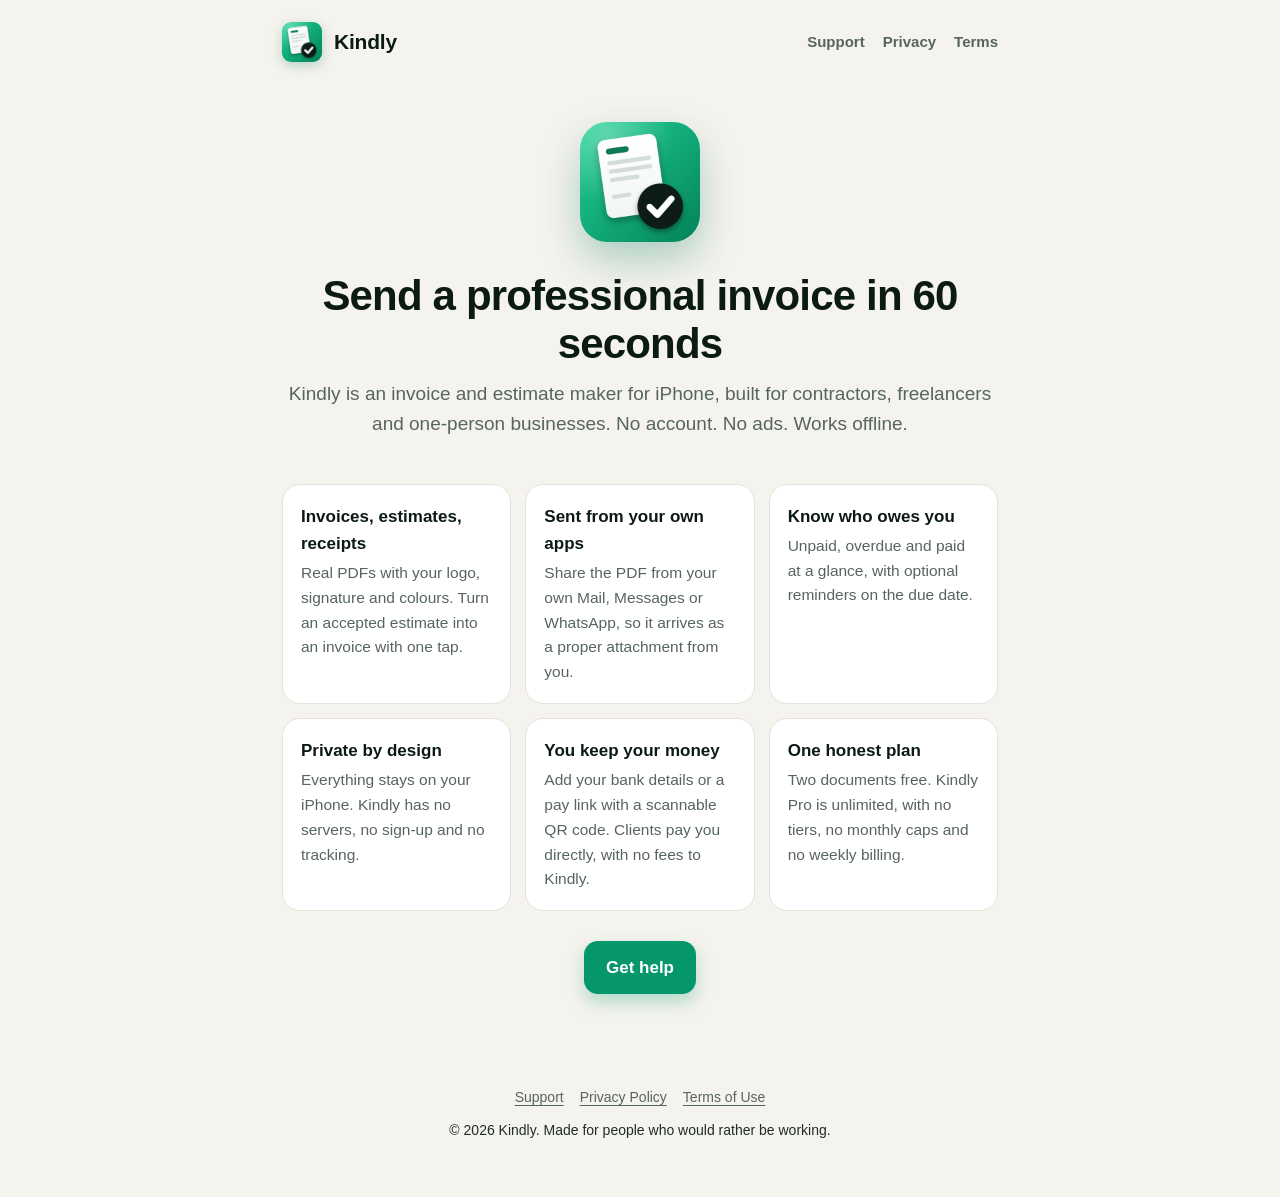
==== index.html @ caaa30b9 "Add Kindly privacy policy, terms of use and support pages Co-Authored-By: Claude Fable 5.2 <noreply@" ====
<!doctype html>
<html lang="en">
<head>
<meta charset="utf-8">
<meta name="viewport" content="width=device-width, initial-scale=1">
<title>Kindly — Invoice Maker for iPhone</title>
<meta name="description" content="Kindly is a fast, private invoice and estimate maker for iPhone. No account, no ads, works offline.">
<link rel="icon" href="icon.png">
<link rel="stylesheet" href="style.css">
</head>
<body>
<header class="site"><div class="wrap">
  <a class="brand" href="./"><img src="icon.png" alt=""><span>Kindly</span></a>
  <nav class="site"><a href="support.html">Support</a><a href="privacy.html">Privacy</a><a href="terms.html">Terms</a></nav>
</div></header>
<main><div class="wrap">
  <section class="hero">
    <img src="icon.png" alt="Kindly app icon">
    <h1>Send a professional invoice in 60 seconds</h1>
    <p class="lede">Kindly is an invoice and estimate maker for iPhone, built for contractors, freelancers and one-person businesses. No account. No ads. Works offline.</p>
  </section>
  <div class="grid">
    <div class="tile"><h3>Invoices, estimates, receipts</h3><p>Real PDFs with your logo, signature and colours. Turn an accepted estimate into an invoice with one tap.</p></div>
    <div class="tile"><h3>Sent from your own apps</h3><p>Share the PDF from your own Mail, Messages or WhatsApp, so it arrives as a proper attachment from you.</p></div>
    <div class="tile"><h3>Know who owes you</h3><p>Unpaid, overdue and paid at a glance, with optional reminders on the due date.</p></div>
    <div class="tile"><h3>Private by design</h3><p>Everything stays on your iPhone. Kindly has no servers, no sign-up and no tracking.</p></div>
    <div class="tile"><h3>You keep your money</h3><p>Add your bank details or a pay link with a scannable QR code. Clients pay you directly, with no fees to Kindly.</p></div>
    <div class="tile"><h3>One honest plan</h3><p>Two documents free. Kindly Pro is unlimited, with no tiers, no monthly caps and no weekly billing.</p></div>
  </div>
  <p style="text-align:center;margin-top:30px"><a class="button" href="support.html">Get help</a></p>
</div></main>
<footer class="site"><div class="wrap">
  <a href="support.html">Support</a><a href="privacy.html">Privacy Policy</a><a href="terms.html">Terms of Use</a>
  <p>© 2026 Kindly. Made for people who would rather be working.</p>
</div></footer>
</body>
</html>
---- style.css ----
:root {
  --brand: #059669;
  --brand-deep: #047857;
  --brand-soft: #ddf5ea;
  --ink: #0c1a14;
  --ink-2: #56655d;
  --ink-3: #8e9b94;
  --paper: #f5f3ee;
  --card: #ffffff;
  --line: #e6e2d9;
}
* { box-sizing: border-box; }
html { -webkit-text-size-adjust: 100%; }
body {
  margin: 0;
  background: var(--paper);
  color: var(--ink);
  font: 17px/1.6 -apple-system, BlinkMacSystemFont, "SF Pro Text", "Segoe UI", Roboto, Helvetica, Arial, sans-serif;
  -webkit-font-smoothing: antialiased;
}
a { color: var(--brand-deep); text-decoration-thickness: 1px; text-underline-offset: 3px; }
a:hover { color: var(--brand); }
.wrap { max-width: 760px; margin: 0 auto; padding: 0 22px; }
header.site { padding: 22px 0; }
header.site .wrap { display: flex; align-items: center; justify-content: space-between; gap: 16px; }
.brand { display: flex; align-items: center; gap: 12px; text-decoration: none; color: var(--ink); font-weight: 800; font-size: 21px; letter-spacing: -0.01em; }
.brand img { width: 40px; height: 40px; border-radius: 9px; box-shadow: 0 4px 12px rgba(4, 120, 87, 0.25); }
nav.site a { margin-left: 18px; font-size: 15px; font-weight: 600; color: var(--ink-2); text-decoration: none; }
nav.site a:hover, nav.site a[aria-current="page"] { color: var(--brand-deep); }
main { padding: 8px 0 56px; }
.card { background: var(--card); border: 1px solid var(--line); border-radius: 22px; padding: 34px 34px 30px; box-shadow: 0 10px 30px rgba(59, 52, 35, 0.06); }
h1 { font-size: 34px; line-height: 1.15; letter-spacing: -0.02em; margin: 0 0 8px; }
h2 { font-size: 21px; line-height: 1.3; letter-spacing: -0.01em; margin: 34px 0 8px; }
h3 { font-size: 17px; margin: 22px 0 4px; }
p, li { color: #1f2d26; }
p { margin: 10px 0; }
ul, ol { padding-left: 22px; margin: 10px 0; }
li { margin: 6px 0; }
.meta { color: var(--ink-3); font-size: 15px; margin: 0 0 22px; }
.lede { font-size: 19px; color: var(--ink-2); }
.callout { background: var(--brand-soft); border-radius: 16px; padding: 16px 18px; margin: 20px 0; }
.callout p { margin: 4px 0; color: #064e3b; }
.callout strong { color: #064e3b; }
table { width: 100%; border-collapse: collapse; margin: 14px 0; font-size: 16px; }
th, td { text-align: left; padding: 10px 12px; border-bottom: 1px solid var(--line); vertical-align: top; }
th { font-size: 13px; text-transform: uppercase; letter-spacing: 0.05em; color: var(--ink-2); }
.button { display: inline-block; background: var(--brand); color: #fff; text-decoration: none; font-weight: 700; padding: 13px 22px; border-radius: 14px; box-shadow: 0 8px 18px rgba(5, 150, 105, 0.28); }
.button:hover { background: var(--brand-deep); color: #fff; }
.hero { text-align: center; padding: 30px 0 8px; }
.hero img { width: 120px; height: 120px; border-radius: 27px; box-shadow: 0 18px 40px rgba(4, 120, 87, 0.3); }
.hero h1 { font-size: 42px; margin-top: 22px; }
.grid { display: grid; grid-template-columns: repeat(auto-fit, minmax(210px, 1fr)); gap: 14px; margin: 26px 0 6px; }
.tile { background: var(--card); border: 1px solid var(--line); border-radius: 18px; padding: 18px; }
.tile h3 { margin: 0 0 4px; }
.tile p { margin: 0; color: var(--ink-2); font-size: 15.5px; }
details { border-bottom: 1px solid var(--line); padding: 14px 0; }
details:last-of-type { border-bottom: 0; }
summary { cursor: pointer; font-weight: 700; font-size: 17px; }
details p { color: var(--ink-2); }
footer.site { padding: 26px 0 46px; color: var(--ink-3); font-size: 14px; text-align: center; }
footer.site a { color: var(--ink-2); margin: 0 8px; }
@media (max-width: 560px) {
  .card { padding: 24px 20px; border-radius: 18px; }
  h1 { font-size: 28px; }
  .hero h1 { font-size: 32px; }
  nav.site a { margin-left: 12px; font-size: 14px; }
  .brand span { display: none; }
}
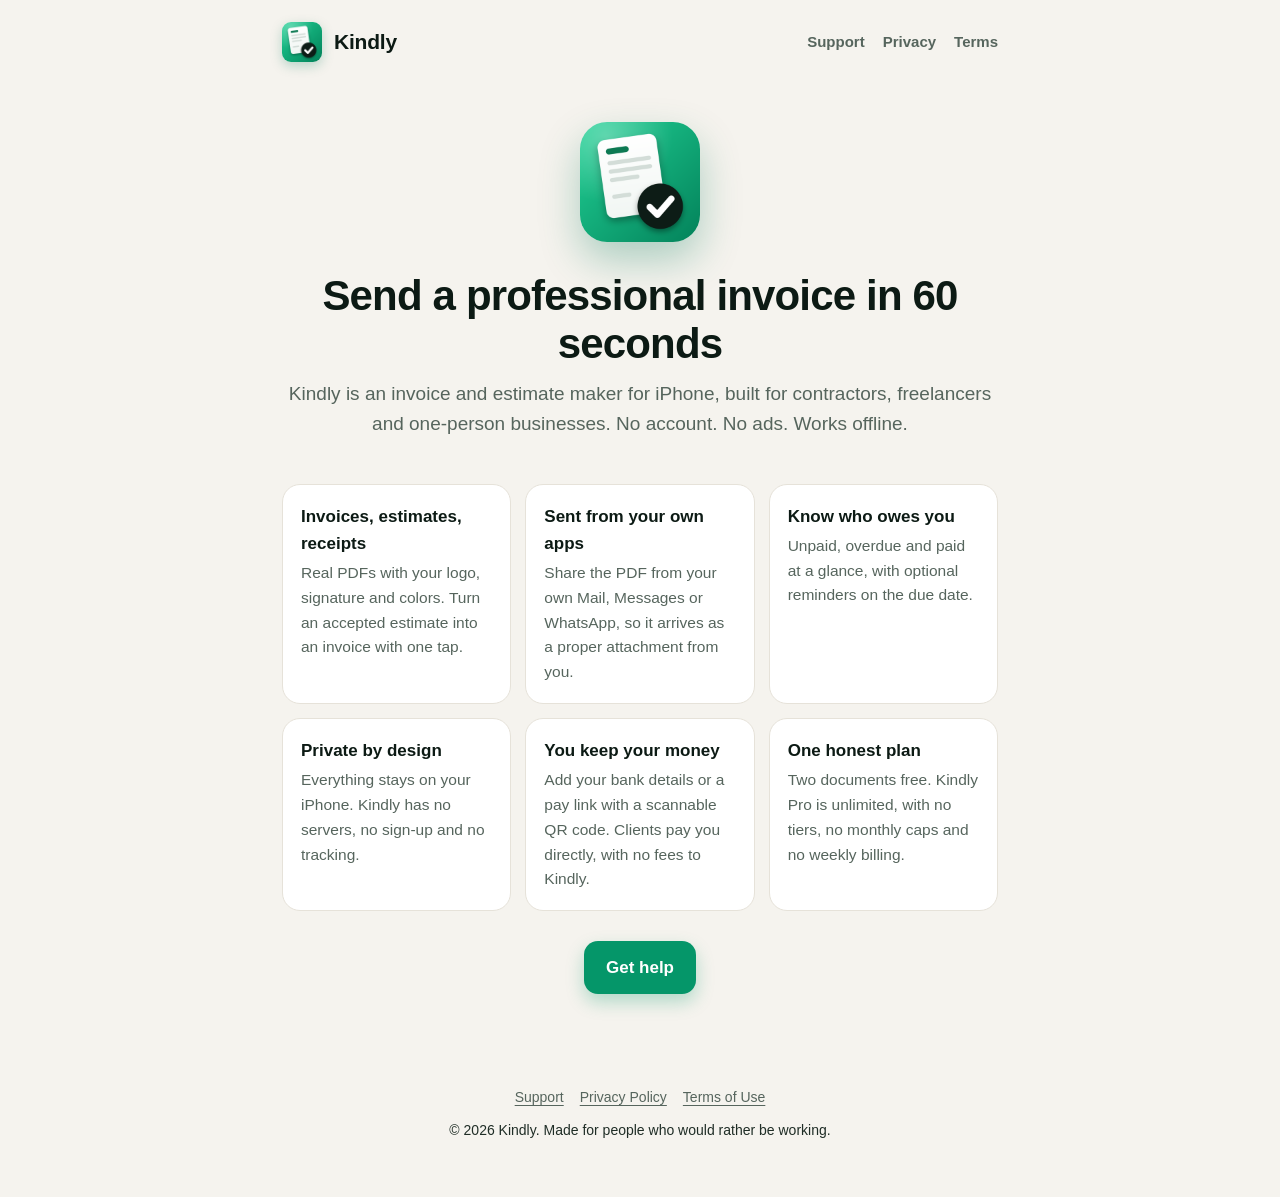
==== commit 99199c30: "Use US spelling across the site Co-Authored-By: Claude Fable 5.2 <noreply@anthropic.com>" ====
--- a/index.html
+++ b/index.html
@@ -20,7 +20,7 @@
     <p class="lede">Kindly is an invoice and estimate maker for iPhone, built for contractors, freelancers and one-person businesses. No account. No ads. Works offline.</p>
   </section>
   <div class="grid">
-    <div class="tile"><h3>Invoices, estimates, receipts</h3><p>Real PDFs with your logo, signature and colours. Turn an accepted estimate into an invoice with one tap.</p></div>
+    <div class="tile"><h3>Invoices, estimates, receipts</h3><p>Real PDFs with your logo, signature and colors. Turn an accepted estimate into an invoice with one tap.</p></div>
     <div class="tile"><h3>Sent from your own apps</h3><p>Share the PDF from your own Mail, Messages or WhatsApp, so it arrives as a proper attachment from you.</p></div>
     <div class="tile"><h3>Know who owes you</h3><p>Unpaid, overdue and paid at a glance, with optional reminders on the due date.</p></div>
     <div class="tile"><h3>Private by design</h3><p>Everything stays on your iPhone. Kindly has no servers, no sign-up and no tracking.</p></div>
